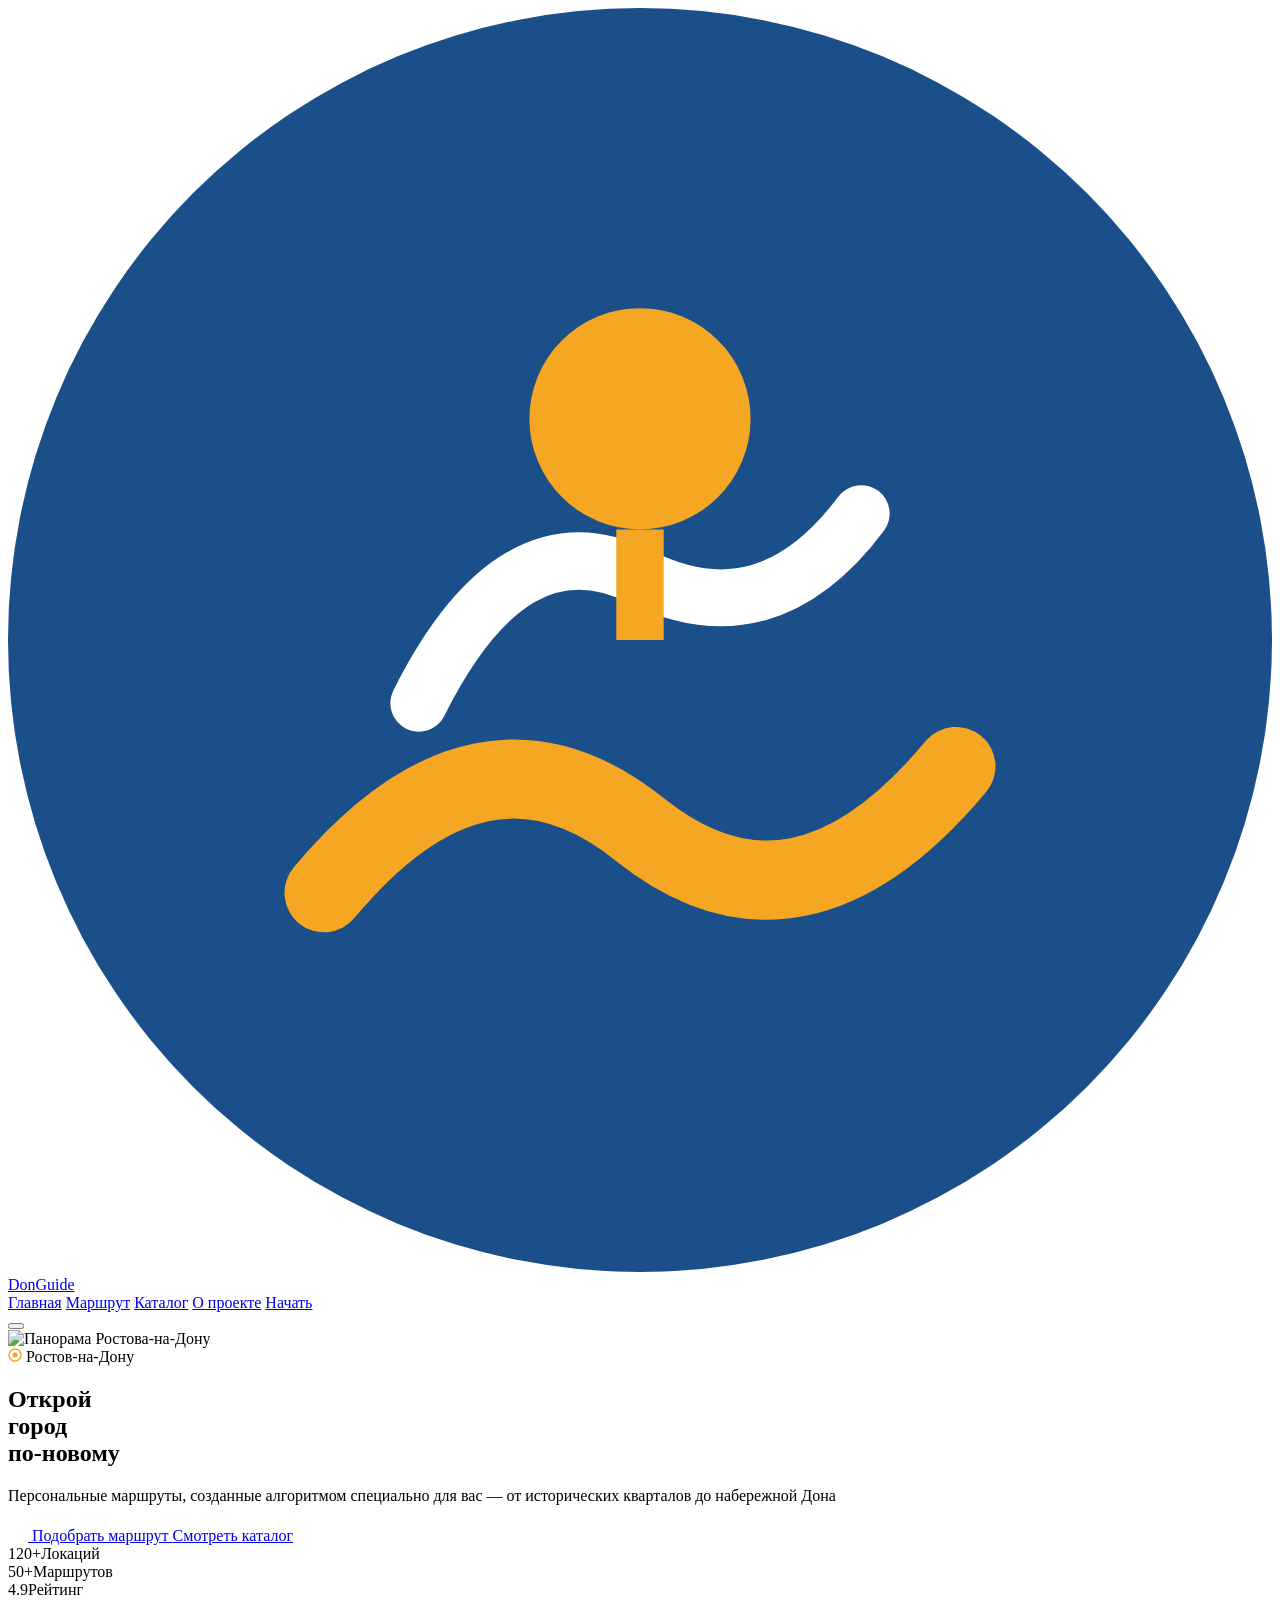
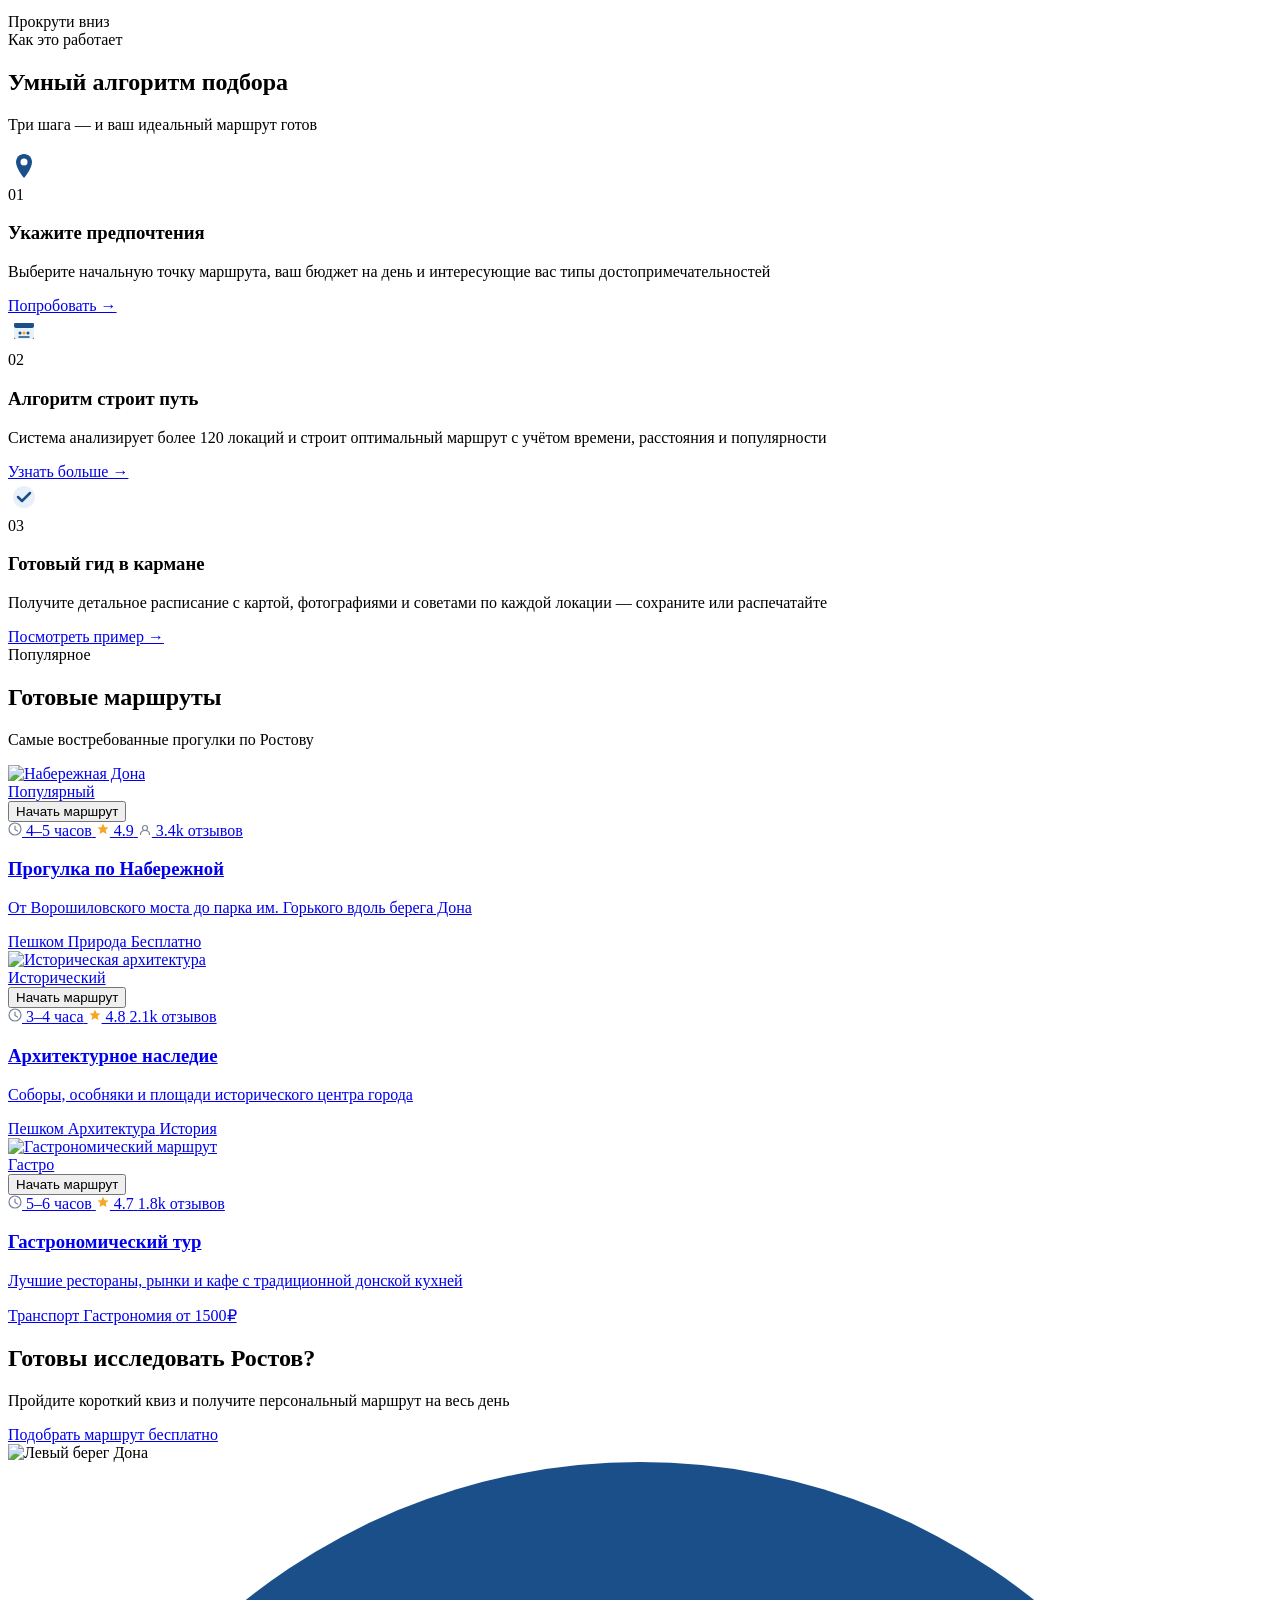
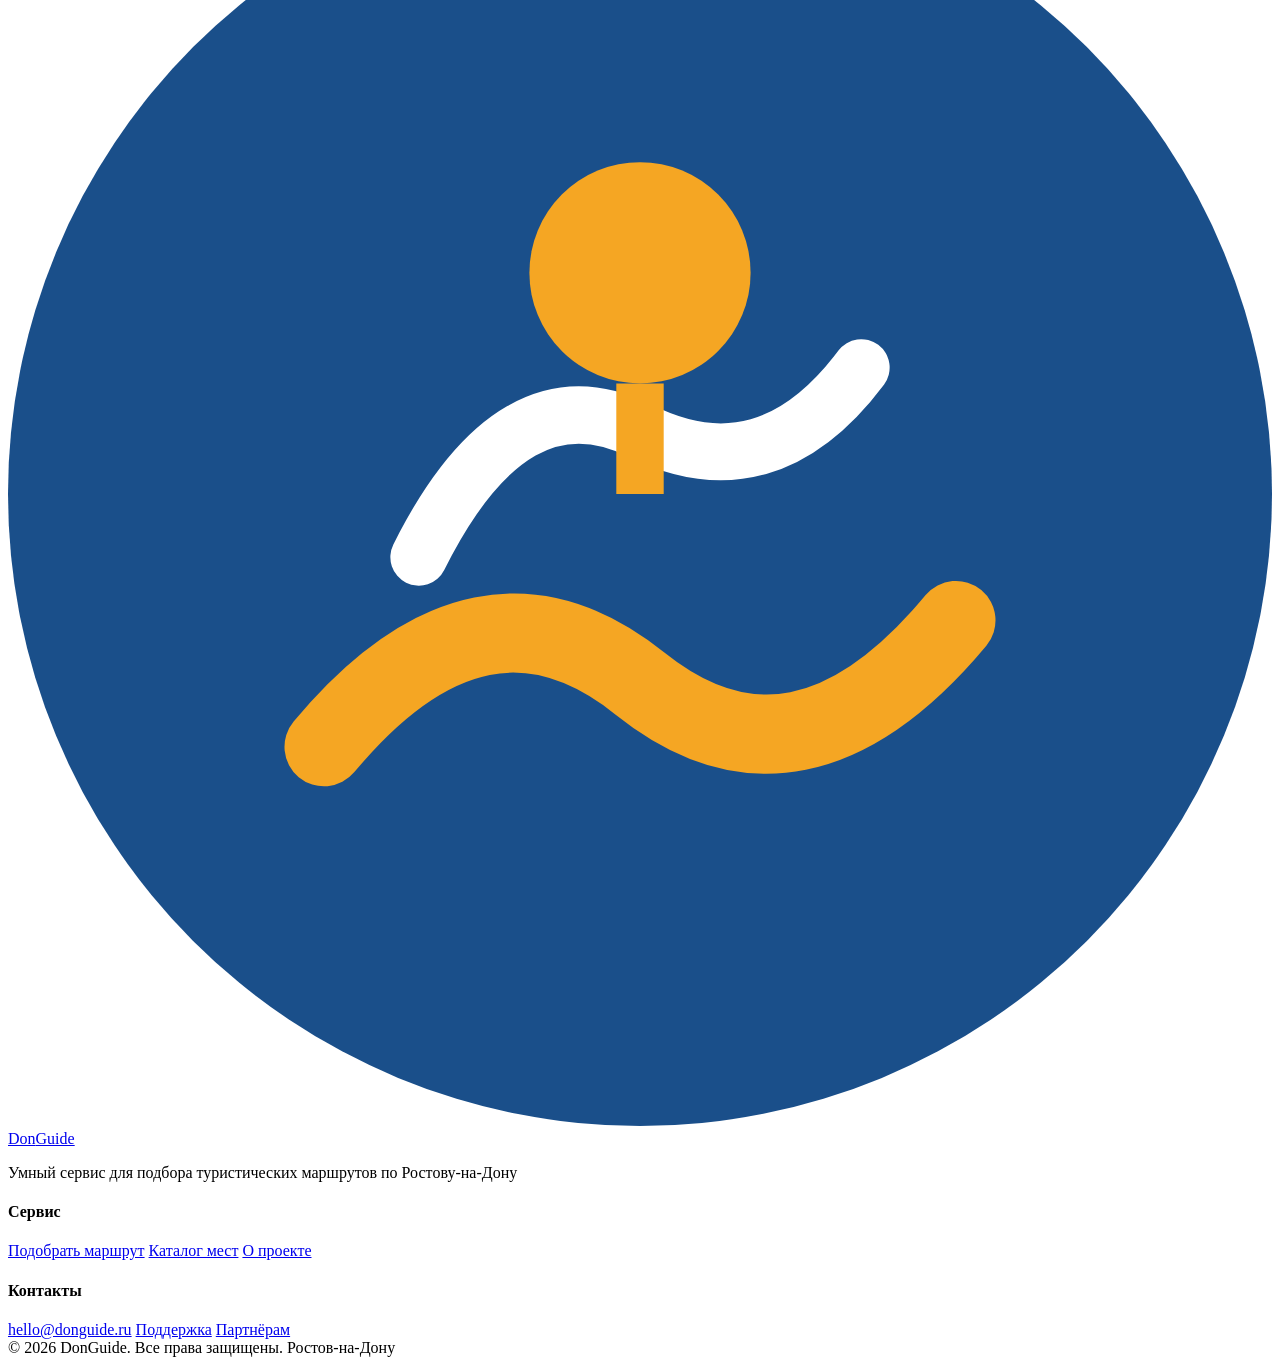
==== index.html @ dc06209a "структура: создание основных файлов проекта и настройка навигации" ====
<!DOCTYPE html>
<html lang="ru">
<head>
  <meta charset="UTF-8" />
  <meta name="viewport" content="width=device-width, initial-scale=1.0" />
  <title>DonGuide — Маршруты по Ростову-на-Дону</title>
  <link rel="preconnect" href="https://fonts.googleapis.com" />
  <link rel="preconnect" href="https://fonts.gstatic.com" crossorigin />
  <link href="https://fonts.googleapis.com/css2?family=Montserrat:wght@400;500;600;700;800&family=PT+Serif:ital,wght@0,400;0,700;1,400&display=swap" rel="stylesheet" />
  <link rel="stylesheet" href="main.css" />
</head>
<body>

  <header class="header" id="header">
    <div class="container">
      <div class="header__inner">
        <a href="index.html" class="logo">
          <svg class="logo__icon" viewBox="0 0 40 40" fill="none" xmlns="http://www.w3.org/2000/svg"><circle cx="20" cy="20" r="20" fill="#1a4f8a"/><path d="M10 28 Q15 22 20 26 Q25 30 30 24" stroke="#f5a623" stroke-width="2.5" fill="none" stroke-linecap="round"/><path d="M13 22 Q16 16 20 18 Q24 20 27 16" stroke="white" stroke-width="1.8" fill="none" stroke-linecap="round"/><circle cx="20" cy="13" r="3.5" fill="#f5a623"/><path d="M20 16.5 L20 20" stroke="#f5a623" stroke-width="1.5"/></svg>
          <span class="logo__text">Don<span class="logo__accent">Guide</span></span>
        </a>
        <nav class="nav" id="nav">
          <a href="index.html" class="nav__link nav__link--active">Главная</a>
          <a href="quiz.html" class="nav__link">Маршрут</a>
          <a href="catalog.html" class="nav__link">Каталог</a>
          <a href="about.html" class="nav__link">О проекте</a>
          <a href="quiz.html" class="btn btn--amber btn--sm">Начать</a>
        </nav>
        <button class="hamburger" id="hamburger" onclick="toggleMenu()" aria-label="Меню">
          <span></span><span></span><span></span>
        </button>
      </div>
    </div>
  </header>

  <main id="page-home">

<!-- Hero -->
    <section class="hero">
      <div class="hero__bg">
        <img src="https://images.unsplash.com/photo-1659441629547-7c7c3a440a48?w=1920&q=85" alt="Панорама Ростова-на-Дону" loading="eager" />
        <div class="hero__overlay"></div>
      </div>
      <div class="container hero__container">
        <div class="hero__content">
          <div class="hero__badge">
            <svg width="14" height="14" viewBox="0 0 14 14" fill="none"><circle cx="7" cy="7" r="6" stroke="#f5a623" stroke-width="1.5"/><circle cx="7" cy="7" r="2.5" fill="#f5a623"/></svg>
            Ростов-на-Дону
          </div>
          <h1 class="hero__title">Открой<br/><span class="hero__title-accent">город</span><br/>по-новому</h1>
          <p class="hero__subtitle">Персональные маршруты, созданные алгоритмом специально для вас — от исторических кварталов до набережной Дона</p>
          <div class="hero__actions">
            <a class="btn btn--amber btn--lg" href="quiz.html">
              <svg width="20" height="20" viewBox="0 0 20 20" fill="none"><path d="M10 2L12.39 7.26L18 8.27L14 12.14L14.76 18L10 15.27L5.24 18L6 12.14L2 8.27L7.61 7.26L10 2Z" fill="white"/></svg>
              Подобрать маршрут
            </a>
            <a class="btn btn--outline-white btn--lg" href="catalog.html">
              Смотреть каталог
            </a>
          </div>
          <div class="hero__stats">
            <div class="hero__stat"><span class="hero__stat-num">120+</span><span class="hero__stat-label">Локаций</span></div>
            <div class="hero__stat-divider"></div>
            <div class="hero__stat"><span class="hero__stat-num">50+</span><span class="hero__stat-label">Маршрутов</span></div>
            <div class="hero__stat-divider"></div>
            <div class="hero__stat"><span class="hero__stat-num">4.9</span><span class="hero__stat-label">Рейтинг</span></div>
          </div>
        </div>
        <div class="hero__scroll-hint">
          <span>Прокрути вниз</span>
          <svg width="20" height="28" viewBox="0 0 20 28" fill="none"><rect x="1" y="1" width="18" height="26" rx="9" stroke="rgba(255,255,255,0.6)" stroke-width="1.5"/><circle cx="10" cy="8" r="2.5" fill="rgba(255,255,255,0.7)" class="scroll-dot"/></svg>
        </div>
      </div>
    </section>

    <!-- Features -->
    <section class="features section">
      <div class="container">
        <div class="section-header">
          <div class="section-tag">Как это работает</div>
          <h2 class="section-title">Умный алгоритм подбора</h2>
          <p class="section-subtitle">Три шага — и ваш идеальный маршрут готов</p>
        </div>
        <div class="features__grid">
          <div class="feature-card feature-card--1">
            <div class="feature-card__icon">
              <svg width="32" height="32" viewBox="0 0 32 32" fill="none"><path d="M16 4C11.582 4 8 7.582 8 12C8 18.5 16 28 16 28C16 28 24 18.5 24 12C24 7.582 20.418 4 16 4Z" fill="#1a4f8a"/><circle cx="16" cy="12" r="3.5" fill="white"/></svg>
            </div>
            <div class="feature-card__num">01</div>
            <h3 class="feature-card__title">Укажите предпочтения</h3>
            <p class="feature-card__text">Выберите начальную точку маршрута, ваш бюджет на день и интересующие вас типы достопримечательностей</p>
            <a class="feature-card__link" href="quiz.html">Попробовать →</a>
          </div>
          <div class="feature-card feature-card--2">
            <div class="feature-card__icon">
              <svg width="32" height="32" viewBox="0 0 32 32" fill="none"><path d="M6 8H26V24H6V8Z" rx="2" fill="#1a4f8a"/><path d="M6 8H26V24H6V8Z" stroke="#1a4f8a" stroke-width="0" rx="2"/><rect x="6" y="8" width="20" height="16" rx="2" fill="#e8f0fa"/><rect x="6" y="8" width="20" height="5" rx="2" fill="#1a4f8a"/><circle cx="12" cy="18" r="1.5" fill="#1a4f8a"/><circle cx="16" cy="18" r="1.5" fill="#f5a623"/><circle cx="20" cy="18" r="1.5" fill="#1a4f8a"/><path d="M11 22H21" stroke="#1a4f8a" stroke-width="1.5" stroke-linecap="round"/></svg>
            </div>
            <div class="feature-card__num">02</div>
            <h3 class="feature-card__title">Алгоритм строит путь</h3>
            <p class="feature-card__text">Система анализирует более 120 локаций и строит оптимальный маршрут с учётом времени, расстояния и популярности</p>
            <a class="feature-card__link" href="quiz.html">Узнать больше →</a>
          </div>
          <div class="feature-card feature-card--3">
            <div class="feature-card__icon">
              <svg width="32" height="32" viewBox="0 0 32 32" fill="none"><circle cx="16" cy="16" r="11" fill="#e8f0fa"/><path d="M10 16L14 20L22 12" stroke="#1a4f8a" stroke-width="2.5" stroke-linecap="round" stroke-linejoin="round"/></svg>
            </div>
            <div class="feature-card__num">03</div>
            <h3 class="feature-card__title">Готовый гид в кармане</h3>
            <p class="feature-card__text">Получите детальное расписание с картой, фотографиями и советами по каждой локации — сохраните или распечатайте</p>
            <a class="feature-card__link" href="route.html">Посмотреть пример →</a>
          </div>
        </div>
      </div>
    </section>

    <!-- Popular Routes -->
    <section class="popular section section--gray">
      <div class="container">
        <div class="section-header">
          <div class="section-tag">Популярное</div>
          <h2 class="section-title">Готовые маршруты</h2>
          <p class="section-subtitle">Самые востребованные прогулки по Ростову</p>
        </div>
        <div class="routes-grid">
          <a class="route-card" href="route.html">
            <div class="route-card__img">
              <img src="https://images.unsplash.com/photo-1764726197462-60f0b2cbd95c?w=600&q=80" alt="Набережная Дона" loading="lazy"/>
              <div class="route-card__badge">Популярный</div>
              <div class="route-card__overlay">
                <button class="route-card__start">Начать маршрут</button>
              </div>
            </div>
            <div class="route-card__body">
              <div class="route-card__meta">
                <span><svg width="14" height="14" viewBox="0 0 14 14" fill="none"><circle cx="7" cy="7" r="6" stroke="#7a8499" stroke-width="1.2"/><path d="M7 4V7.5L9.5 9" stroke="#7a8499" stroke-width="1.2" stroke-linecap="round"/></svg> 4–5 часов</span>
                <span><svg width="14" height="14" viewBox="0 0 14 14" fill="none"><path d="M7 1.5L8.55 5.2L12.5 5.6L9.6 8.1L10.5 12L7 9.9L3.5 12L4.4 8.1L1.5 5.6L5.45 5.2L7 1.5Z" fill="#f5a623"/></svg> 4.9</span>
                <span>
                  <svg width="14" height="14" viewBox="0 0 14 14" fill="none"><circle cx="7" cy="6" r="2.5" stroke="#7a8499" stroke-width="1.2"/><path d="M2.5 12.5C2.5 10 4.5 8.5 7 8.5C9.5 8.5 11.5 10 11.5 12.5" stroke="#7a8499" stroke-width="1.2" stroke-linecap="round"/></svg>
                  3.4k отзывов
                </span>
              </div>
              <h3 class="route-card__title">Прогулка по Набережной</h3>
              <p class="route-card__desc">От Ворошиловского моста до парка им. Горького вдоль берега Дона</p>
              <div class="route-card__tags">
                <span class="tag">Пешком</span>
                <span class="tag">Природа</span>
                <span class="tag">Бесплатно</span>
              </div>
            </div>
          </a>
          <a class="route-card" href="route.html">
            <div class="route-card__img">
              <img src="https://images.unsplash.com/photo-1565161934554-44ab1400ac6e?w=600&q=80" alt="Историческая архитектура" loading="lazy"/>
              <div class="route-card__badge route-card__badge--blue">Исторический</div>
              <div class="route-card__overlay">
                <button class="route-card__start">Начать маршрут</button>
              </div>
            </div>
            <div class="route-card__body">
              <div class="route-card__meta">
                <span><svg width="14" height="14" viewBox="0 0 14 14" fill="none"><circle cx="7" cy="7" r="6" stroke="#7a8499" stroke-width="1.2"/><path d="M7 4V7.5L9.5 9" stroke="#7a8499" stroke-width="1.2" stroke-linecap="round"/></svg> 3–4 часа</span>
                <span><svg width="14" height="14" viewBox="0 0 14 14" fill="none"><path d="M7 1.5L8.55 5.2L12.5 5.6L9.6 8.1L10.5 12L7 9.9L3.5 12L4.4 8.1L1.5 5.6L5.45 5.2L7 1.5Z" fill="#f5a623"/></svg> 4.8</span>
                <span>2.1k отзывов</span>
              </div>
              <h3 class="route-card__title">Архитектурное наследие</h3>
              <p class="route-card__desc">Соборы, особняки и площади исторического центра города</p>
              <div class="route-card__tags">
                <span class="tag">Пешком</span>
                <span class="tag">Архитектура</span>
                <span class="tag">История</span>
              </div>
            </div>
          </a>
          <a class="route-card" href="route.html">
            <div class="route-card__img">
              <img src="https://images.unsplash.com/photo-1677523875460-7be7f031a302?w=600&q=80" alt="Гастрономический маршрут" loading="lazy"/>
              <div class="route-card__badge route-card__badge--amber">Гастро</div>
              <div class="route-card__overlay">
                <button class="route-card__start">Начать маршрут</button>
              </div>
            </div>
            <div class="route-card__body">
              <div class="route-card__meta">
                <span><svg width="14" height="14" viewBox="0 0 14 14" fill="none"><circle cx="7" cy="7" r="6" stroke="#7a8499" stroke-width="1.2"/><path d="M7 4V7.5L9.5 9" stroke="#7a8499" stroke-width="1.2" stroke-linecap="round"/></svg> 5–6 часов</span>
                <span><svg width="14" height="14" viewBox="0 0 14 14" fill="none"><path d="M7 1.5L8.55 5.2L12.5 5.6L9.6 8.1L10.5 12L7 9.9L3.5 12L4.4 8.1L1.5 5.6L5.45 5.2L7 1.5Z" fill="#f5a623"/></svg> 4.7</span>
                <span>1.8k отзывов</span>
              </div>
              <h3 class="route-card__title">Гастрономический тур</h3>
              <p class="route-card__desc">Лучшие рестораны, рынки и кафе с традиционной донской кухней</p>
              <div class="route-card__tags">
                <span class="tag">Транспорт</span>
                <span class="tag">Гастрономия</span>
                <span class="tag">от 1500₽</span>
              </div>
            </div>
          </a>
        </div>
      </div>
    </section>

    <!-- CTA Banner -->
    <section class="cta-banner section">
      <div class="container">
        <div class="cta-banner__inner">
          <div class="cta-banner__content">
            <h2 class="cta-banner__title">Готовы исследовать Ростов?</h2>
            <p class="cta-banner__text">Пройдите короткий квиз и получите персональный маршрут на весь день</p>
            <a class="btn btn--amber btn--lg" href="quiz.html">Подобрать маршрут бесплатно</a>
          </div>
          <div class="cta-banner__img">
            <img src="https://images.unsplash.com/photo-1768917269363-de1b3d12db70?w=600&q=80" alt="Левый берег Дона" />
          </div>
        </div>
      </div>
    </section>


  <footer class="footer">
    <div class="container">
      <div class="footer__inner">
        <div class="footer__brand">
          <a href="index.html" class="logo">
            <svg class="logo__icon" viewBox="0 0 40 40" fill="none" xmlns="http://www.w3.org/2000/svg"><circle cx="20" cy="20" r="20" fill="#1a4f8a"/><path d="M10 28 Q15 22 20 26 Q25 30 30 24" stroke="#f5a623" stroke-width="2.5" fill="none" stroke-linecap="round"/><path d="M13 22 Q16 16 20 18 Q24 20 27 16" stroke="white" stroke-width="1.8" fill="none" stroke-linecap="round"/><circle cx="20" cy="13" r="3.5" fill="#f5a623"/><path d="M20 16.5 L20 20" stroke="#f5a623" stroke-width="1.5"/></svg>
            <span class="logo__text">Don<span class="logo__accent">Guide</span></span>
          </a>
          <p class="footer__desc">Умный сервис для подбора туристических маршрутов по Ростову-на-Дону</p>
        </div>
        <div class="footer__nav">
          <div class="footer__nav-col">
            <h4>Сервис</h4>
            <a href="quiz.html">Подобрать маршрут</a>
            <a href="catalog.html">Каталог мест</a>
            <a href="about.html">О проекте</a>
          </div>
          <div class="footer__nav-col">
            <h4>Контакты</h4>
            <a href="mailto:hello@donguide.ru">hello@donguide.ru</a>
            <a href="#">Поддержка</a>
            <a href="#">Партнёрам</a>
          </div>
        </div>
      </div>
      <div class="footer__bottom">
        <span>© 2026 DonGuide. Все права защищены.</span>
        <span>Ростов-на-Дону</span>
      </div>
    </div>
  </footer>
  </main>

  <script src="main.js"></script>
  <script>
  document.addEventListener('DOMContentLoaded', () => {
    initScrollReveal();
    initParallax();
    const heroContent = document.querySelector('.hero__content');
    if (heroContent) {
      heroContent.style.opacity = '0';
      heroContent.style.transform = 'translateY(30px)';
      setTimeout(() => {
        heroContent.style.transition = 'opacity .7s ease, transform .7s ease';
        heroContent.style.opacity = '1';
        heroContent.style.transform = 'translateY(0)';
      }, 200);
    }
  });
  </script>
</body>
</html>
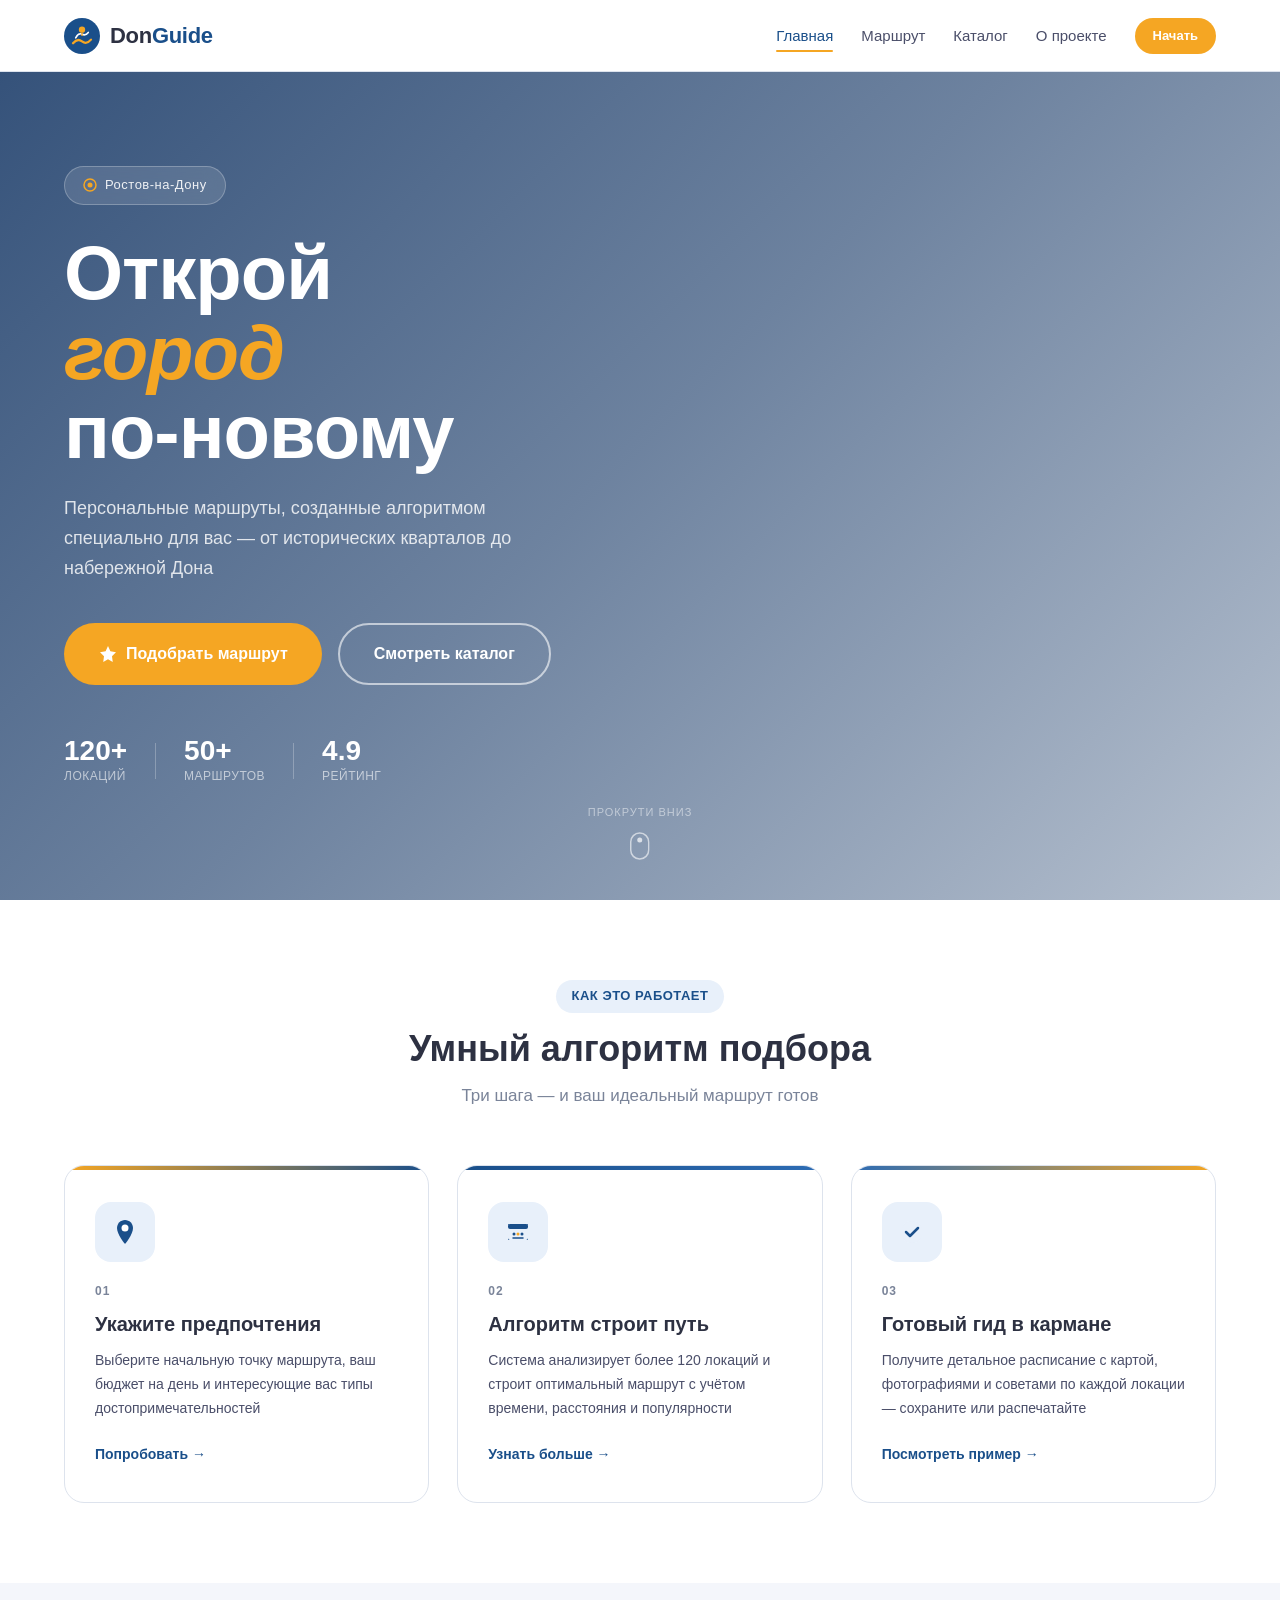
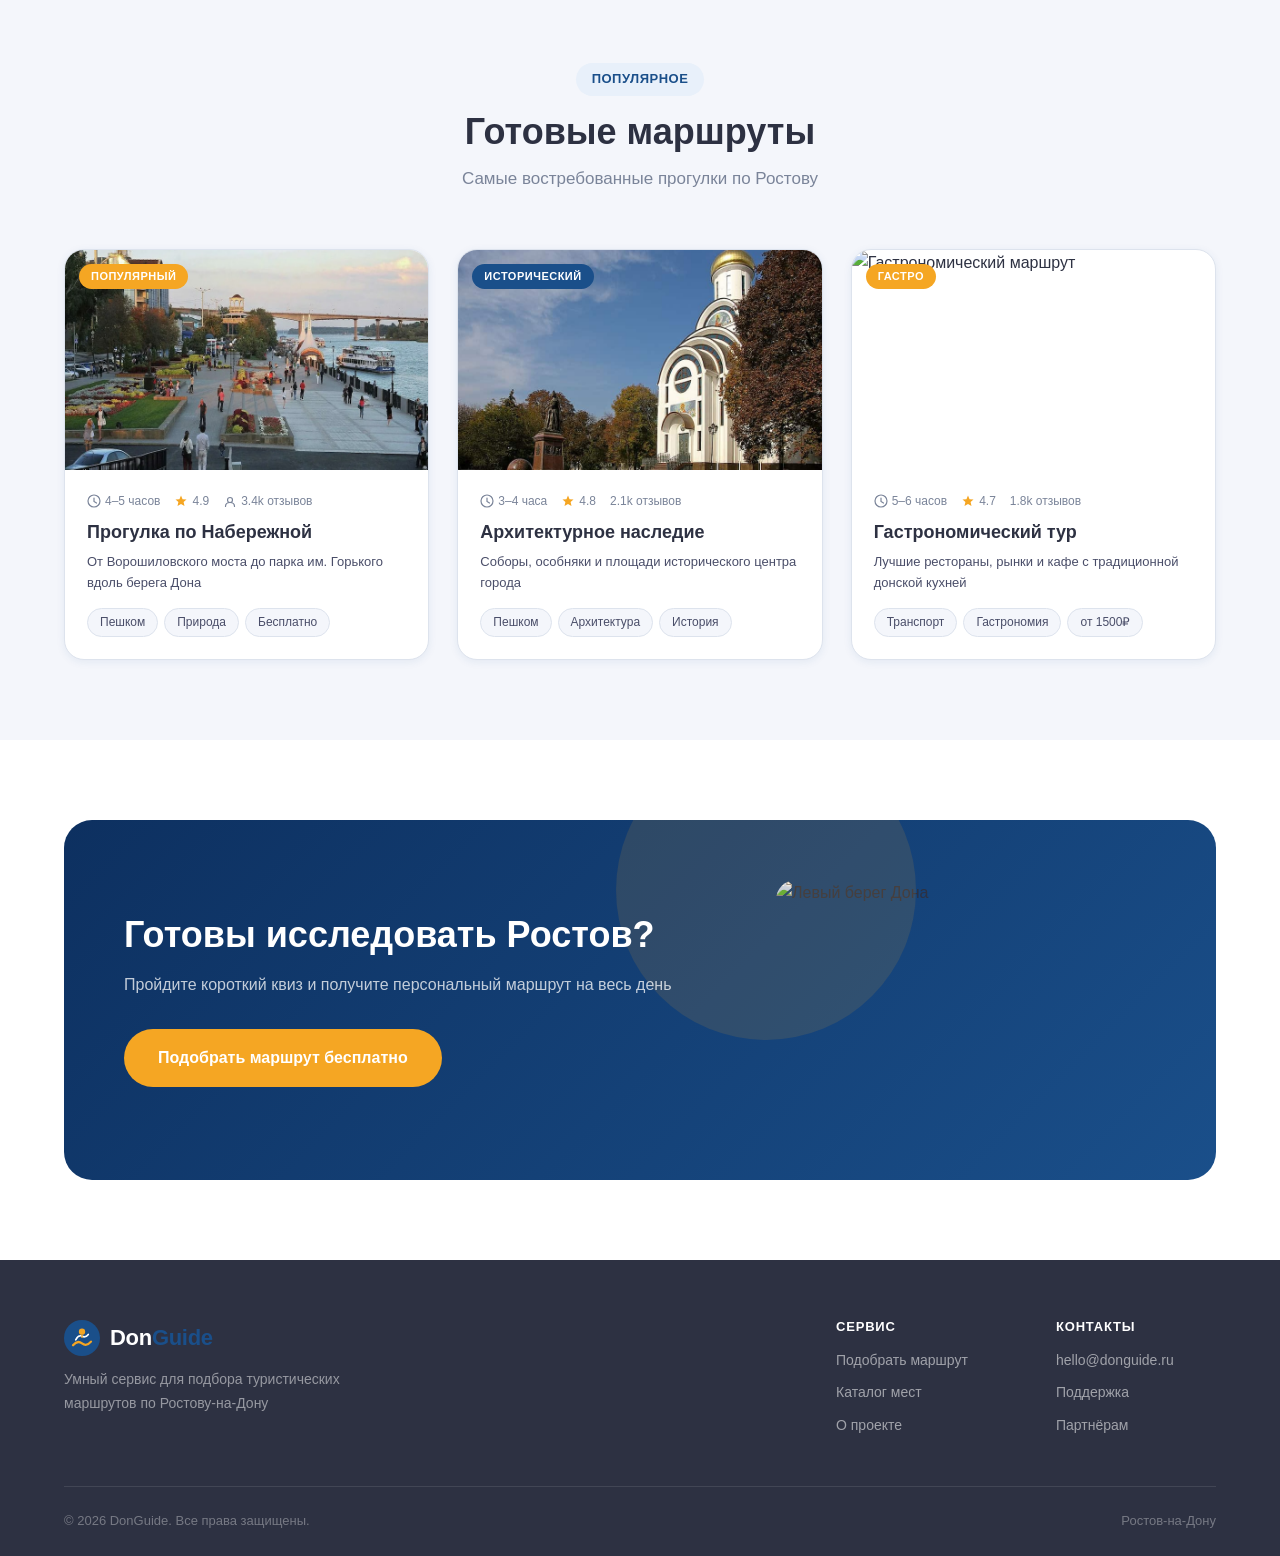
==== commit e49c052a: "изменена логика построения маршрутов, добавлена карта яндекса" ====
--- a/index.html
+++ b/index.html
@@ -34,7 +34,6 @@
 
   <main id="page-home">
 
-<!-- Hero -->
     <section class="hero">
       <div class="hero__bg">
         <img src="https://images.unsplash.com/photo-1659441629547-7c7c3a440a48?w=1920&q=85" alt="Панорама Ростова-на-Дону" loading="eager" />
@@ -72,7 +71,6 @@
       </div>
     </section>
 
-    <!-- Features -->
     <section class="features section">
       <div class="container">
         <div class="section-header">
@@ -112,7 +110,6 @@
       </div>
     </section>
 
-    <!-- Popular Routes -->
     <section class="popular section section--gray">
       <div class="container">
         <div class="section-header">
@@ -123,7 +120,7 @@
         <div class="routes-grid">
           <a class="route-card" href="route.html">
             <div class="route-card__img">
-              <img src="https://images.unsplash.com/photo-1764726197462-60f0b2cbd95c?w=600&q=80" alt="Набережная Дона" loading="lazy"/>
+              <img src="img/naberezshnaya.jpg" alt="Набережная Дона" loading="lazy"/>
               <div class="route-card__badge">Популярный</div>
               <div class="route-card__overlay">
                 <button class="route-card__start">Начать маршрут</button>
@@ -149,7 +146,7 @@
           </a>
           <a class="route-card" href="route.html">
             <div class="route-card__img">
-              <img src="https://images.unsplash.com/photo-1565161934554-44ab1400ac6e?w=600&q=80" alt="Историческая архитектура" loading="lazy"/>
+              <img src="img/pokrov.jpg" alt="Историческая архитектура" loading="lazy"/>
               <div class="route-card__badge route-card__badge--blue">Исторический</div>
               <div class="route-card__overlay">
                 <button class="route-card__start">Начать маршрут</button>
@@ -197,7 +194,6 @@
       </div>
     </section>
 
-    <!-- CTA Banner -->
     <section class="cta-banner section">
       <div class="container">
         <div class="cta-banner__inner">
@@ -213,6 +209,7 @@
       </div>
     </section>
 
+  </main>
 
   <footer class="footer">
     <div class="container">
@@ -245,7 +242,6 @@
       </div>
     </div>
   </footer>
-  </main>
 
   <script src="main.js"></script>
   <script>
--- a/main.css
+++ b/main.css
@@ -0,0 +1,1744 @@
+/* полностью рабочий .css v2*/
+/* переменные ДЛЯ БЫСТРОГО ОБРАЩЕНИЯ*/
+:root {
+  --blue:         #1a4f8a;
+  --blue-dark:    #0d3060;
+  --blue-light:   #2d6cb4;
+  --blue-xlight:  #e8f0fa;
+  --amber:        #f5a623;
+  --amber-dark:   #e09215;
+  --amber-light:  #fff7e6;
+  --white:        #ffffff;
+  --anthracite:   #2d3142;
+  --anthracite-2: #4a4e69;
+  --gray:         #f4f6fb;
+  --gray-2:       #e8edf5;
+  --gray-border:  #dde3ed;
+  --gray-text:    #7a8499;
+  --green:        #2e7d32;
+  --green-light:  #e8f5e9;
+  --red:          #c62828;
+  --red-light:    #ffebee;
+  --purple:       #6a1b9a;
+  --purple-light: #f3e5f5;
+  --shadow-sm:    0 2px 8px rgba(26,79,138,.08);
+  --shadow-md:    0 4px 20px rgba(26,79,138,.12);
+  --shadow-lg:    0 8px 40px rgba(26,79,138,.18);
+  --radius-sm:    8px;
+  --radius-md:    12px;
+  --radius-lg:    20px;
+  --radius-xl:    28px;
+  --transition:   0.25s ease;
+  --header-h:     72px;
+}
+*, *::before, *::after {
+  box-sizing: border-box;
+  margin: 0;
+  padding: 0;
+}
+
+html {
+  scroll-behavior: smooth;
+}
+
+body {
+  font-family: 'Montserrat', -apple-system, BlinkMacSystemFont, 'Segoe UI', sans-serif;
+  color: var(--anthracite);
+  background: var(--white);
+  line-height: 1.6;
+  overflow-x: hidden;
+  -webkit-font-smoothing: antialiased;
+}
+
+img { display: block; max-width: 100%; height: auto; }
+button { cursor: pointer; border: none; background: none; font-family: inherit; }
+input, select { font-family: inherit; }
+a { text-decoration: none; color: inherit; }
+ul { list-style: none; }
+
+/* Контейнер */
+.container {
+  width: 100%;
+  max-width: 1200px;
+  margin: 0 auto;
+  padding: 0 24px;
+}
+
+/* Секции*/
+.section { padding: 80px 0; }
+.section--gray { background: var(--gray); }
+
+.section-header {
+  text-align: center;
+  margin-bottom: 56px;
+}
+
+.section-tag {
+  display: inline-block;
+  background: var(--blue-xlight);
+  color: var(--blue);
+  padding: 6px 16px;
+  border-radius: 30px;
+  font-size: 13px;
+  font-weight: 600;
+  letter-spacing: .5px;
+  margin-bottom: 14px;
+  text-transform: uppercase;
+}
+
+.section-title {
+  font-size: clamp(26px, 3vw, 36px);
+  font-weight: 800;
+  color: var(--anthracite);
+  margin-bottom: 12px;
+  line-height: 1.2;
+}
+
+.section-subtitle {
+  color: var(--gray-text);
+  font-size: 17px;
+  max-width: 520px;
+  margin: 0 auto;
+}
+
+/* КНОПКИ */
+.btn {
+  display: inline-flex;
+  align-items: center;
+  gap: 8px;
+  border-radius: 50px;
+  font-weight: 600;
+  transition: var(--transition);
+  white-space: nowrap;
+  font-family: inherit;
+  cursor: pointer;
+}
+
+.btn--sm { padding: 8px 18px; font-size: 13px; }
+.btn--md { padding: 12px 24px; font-size: 15px; }
+.btn--lg { padding: 16px 34px; font-size: 16px; }
+
+.btn--amber {
+  background: var(--amber);
+  color: var(--white);
+}
+.btn--amber:hover {
+  background: var(--amber-dark);
+  transform: translateY(-2px);
+  box-shadow: 0 6px 20px rgba(245,166,35,.4);
+}
+
+.btn--blue {
+  background: var(--blue);
+  color: var(--white);
+}
+.btn--blue:hover {
+  background: var(--blue-dark);
+  transform: translateY(-1px);
+  box-shadow: var(--shadow-md);
+}
+
+.btn--outline {
+  background: transparent;
+  color: var(--blue);
+  border: 2px solid var(--blue);
+}
+.btn--outline:hover {
+  background: var(--blue-xlight);
+  transform: translateY(-1px);
+}
+
+.btn--outline-white {
+  background: transparent;
+  color: var(--white);
+  border: 2px solid rgba(255,255,255,.6);
+}
+.btn--outline-white:hover {
+  background: rgba(255,255,255,.15);
+  border-color: var(--white);
+}
+
+.tag {
+  display: inline-block;
+  background: var(--gray);
+  color: var(--anthracite-2);
+  padding: 4px 12px;
+  border-radius: 20px;
+  font-size: 12px;
+  font-weight: 500;
+  border: 1px solid var(--gray-border);
+}
+
+/* ШАПКА */
+.header {
+  position: fixed;
+  top: 0; left: 0; right: 0;
+  height: var(--header-h);
+  background: var(--white);
+  border-bottom: 1px solid var(--gray-border);
+  z-index: 1000;
+  transition: box-shadow var(--transition);
+}
+.header.scrolled { box-shadow: var(--shadow-md); }
+
+.header__inner {
+  height: var(--header-h);
+  display: flex;
+  align-items: center;
+  gap: 32px;
+}
+
+.logo {
+  display: flex;
+  align-items: center;
+  gap: 10px;
+  flex-shrink: 0;
+}
+.logo__icon { width: 36px; height: 36px; }
+.logo__text {
+  font-size: 22px;
+  font-weight: 800;
+  color: var(--anthracite);
+  letter-spacing: -.3px;
+}
+.logo__accent { color: var(--blue); }
+
+.nav {
+  display: flex;
+  align-items: center;
+  gap: 28px;
+  margin-left: auto;
+}
+.nav__link {
+  font-size: 15px;
+  font-weight: 500;
+  color: var(--anthracite-2);
+  transition: color var(--transition);
+  position: relative;
+}
+.nav__link::after {
+  content: '';
+  position: absolute;
+  bottom: -4px; left: 0; right: 0;
+  height: 2px;
+  background: var(--amber);
+  transform: scaleX(0);
+  transition: transform var(--transition);
+  border-radius: 2px;
+}
+.nav__link:hover { color: var(--blue); }
+.nav__link:hover::after { transform: scaleX(1); }
+.nav__link--active { color: var(--blue); }
+.nav__link--active::after { transform: scaleX(1); }
+
+/* меню бургер! */
+.hamburger {
+  display: none;
+  flex-direction: column;
+  gap: 5px;
+  margin-left: auto;
+  padding: 6px;
+}
+.hamburger span {
+  display: block;
+  width: 24px; height: 2.5px;
+  background: var(--anthracite);
+  border-radius: 2px;
+  transition: var(--transition);
+}
+.hamburger.open span:nth-child(1) { transform: rotate(45deg) translate(5px, 5px); }
+.hamburger.open span:nth-child(2) { opacity: 0; transform: scaleX(0); }
+.hamburger.open span:nth-child(3) { transform: rotate(-45deg) translate(5px, -5px); }
+
+/* ГЛАВНЫЙ ЭКРАН */
+.hero {
+  position: relative;
+  min-height: 100vh;
+  display: flex;
+  align-items: center;
+  padding-top: var(--header-h);
+  overflow: hidden;
+}
+.hero__bg {
+  position: absolute;
+  inset: 0;
+}
+.hero__bg img {
+  width: 100%; height: 100%;
+  object-fit: cover;
+  object-position: center;
+}
+.hero__overlay {
+  position: absolute;
+  inset: 0;
+  background: linear-gradient(
+    135deg,
+    rgba(13,48,96,.85) 0%,
+    rgba(13,48,96,.6) 50%,
+    rgba(13,48,96,.3) 100%
+  );
+}
+.hero__container {
+  position: relative;
+  z-index: 1;
+  padding-top: 60px;
+  padding-bottom: 80px;
+  min-height: calc(100vh - var(--header-h));
+  display: flex;
+  align-items: center;
+}
+.hero__content {
+  max-width: 620px;
+}
+.hero__badge {
+  display: inline-flex;
+  align-items: center;
+  gap: 8px;
+  background: rgba(255,255,255,.12);
+  backdrop-filter: blur(10px);
+  border: 1px solid rgba(255,255,255,.25);
+  color: rgba(255,255,255,.9);
+  padding: 8px 18px;
+  border-radius: 30px;
+  font-size: 13px;
+  font-weight: 500;
+  letter-spacing: .5px;
+  margin-bottom: 28px;
+}
+.hero__title {
+  font-size: clamp(42px, 6vw, 76px);
+  font-weight: 800;
+  color: var(--white);
+  line-height: 1.05;
+  margin-bottom: 22px;
+  letter-spacing: -1px;
+}
+.hero__title-accent {
+  color: var(--amber);
+  font-style: italic;
+}
+.hero__subtitle {
+  font-size: 18px;
+  color: rgba(255,255,255,.82);
+  max-width: 500px;
+  margin-bottom: 40px;
+  line-height: 1.65;
+}
+.hero__actions {
+  display: flex;
+  gap: 16px;
+  flex-wrap: wrap;
+  margin-bottom: 52px;
+}
+.hero__stats {
+  display: flex;
+  align-items: center;
+}
+.hero__stat {
+  display: flex;
+  flex-direction: column;
+  gap: 2px;
+  padding: 0 28px;
+}
+.hero__stat:first-child { padding-left: 0; }
+.hero__stat-num {
+  font-size: 28px;
+  font-weight: 800;
+  color: var(--white);
+  line-height: 1;
+}
+.hero__stat-label {
+  font-size: 12px;
+  color: rgba(255,255,255,.6);
+  font-weight: 500;
+  text-transform: uppercase;
+  letter-spacing: .5px;
+}
+.hero__stat-divider {
+  width: 1px;
+  height: 36px;
+  background: rgba(255,255,255,.25);
+}
+.hero__scroll-hint {
+  position: absolute;
+  bottom: 40px; left: 50%;
+  transform: translateX(-50%);
+  display: flex;
+  flex-direction: column;
+  align-items: center;
+  gap: 10px;
+  color: rgba(255,255,255,.5);
+  font-size: 11px;
+  letter-spacing: 1px;
+  text-transform: uppercase;
+}
+.scroll-dot { animation: scrollBounce 1.8s ease-in-out infinite; }
+@keyframes scrollBounce {
+  0%, 100% { transform: translateY(0); opacity: .8; }
+  50%       { transform: translateY(8px); opacity: .4; }
+}
+
+/* КАК ЭТО РАБОТАЕТ */
+.features__grid {
+  display: grid;
+  grid-template-columns: repeat(3, 1fr);
+  gap: 28px;
+}
+.feature-card {
+  background: var(--white);
+  border: 1px solid var(--gray-border);
+  border-radius: var(--radius-lg);
+  padding: 36px 30px;
+  position: relative;
+  overflow: hidden;
+  transition: transform var(--transition), box-shadow var(--transition);
+  cursor: default;
+}
+.feature-card:hover {
+  transform: translateY(-6px);
+  box-shadow: var(--shadow-lg);
+}
+.feature-card::before {
+  content: '';
+  position: absolute;
+  top: 0; left: 0; right: 0;
+  height: 4px;
+}
+.feature-card--1::before { background: linear-gradient(90deg, var(--amber), var(--blue)); }
+.feature-card--2::before { background: linear-gradient(90deg, var(--blue), var(--blue-light)); }
+.feature-card--3::before { background: linear-gradient(90deg, var(--blue-light), var(--amber)); }
+
+.feature-card__icon {
+  width: 60px; height: 60px;
+  background: var(--blue-xlight);
+  border-radius: 16px;
+  display: flex;
+  align-items: center;
+  justify-content: center;
+  margin-bottom: 20px;
+}
+.feature-card__num {
+  font-size: 12px;
+  font-weight: 700;
+  color: var(--gray-text);
+  letter-spacing: 1px;
+  text-transform: uppercase;
+  margin-bottom: 10px;
+}
+.feature-card__title {
+  font-size: 20px;
+  font-weight: 700;
+  color: var(--anthracite);
+  margin-bottom: 12px;
+  line-height: 1.3;
+}
+.feature-card__text {
+  font-size: 14px;
+  color: var(--anthracite-2);
+  line-height: 1.7;
+  margin-bottom: 20px;
+}
+.feature-card__link {
+  font-size: 14px;
+  font-weight: 600;
+  color: var(--blue);
+  cursor: pointer;
+}
+.feature-card__link:hover { text-decoration: underline; }
+
+/* КАРТОЧКИ МАРШРУТОВ */
+.routes-grid {
+  display: grid;
+  grid-template-columns: repeat(3, 1fr);
+  gap: 28px;
+}
+a.route-card {
+  display: block;
+  text-decoration: none;
+  color: inherit;
+}
+.route-card {
+  background: var(--white);
+  border-radius: var(--radius-lg);
+  overflow: hidden;
+  box-shadow: var(--shadow-sm);
+  border: 1px solid var(--gray-border);
+  transition: transform var(--transition), box-shadow var(--transition);
+  cursor: pointer;
+}
+.route-card:hover {
+  transform: translateY(-5px);
+  box-shadow: var(--shadow-lg);
+}
+.route-card:hover .route-card__overlay { opacity: 1; }
+.route-card:hover .route-card__img img { transform: scale(1.05); }
+.route-card:hover .route-card__start   { transform: translateY(0); }
+
+.route-card__img {
+  position: relative;
+  height: 220px;
+  overflow: hidden;
+}
+.route-card__img img {
+  width: 100%; height: 100%;
+  object-fit: cover;
+  transition: transform .4s ease;
+}
+.route-card__badge {
+  position: absolute;
+  top: 14px; left: 14px;
+  background: var(--amber);
+  color: var(--white);
+  padding: 4px 12px;
+  border-radius: 20px;
+  font-size: 11px;
+  font-weight: 700;
+  text-transform: uppercase;
+  letter-spacing: .5px;
+}
+.route-card__badge--blue  { background: var(--blue); }
+.route-card__badge--amber { background: var(--amber); }
+
+.route-card__overlay {
+  position: absolute;
+  inset: 0;
+  background: rgba(13,48,96,.45);
+  display: flex;
+  align-items: center;
+  justify-content: center;
+  opacity: 0;
+  transition: opacity var(--transition);
+}
+.route-card__start {
+  background: var(--amber);
+  color: var(--white);
+  padding: 12px 28px;
+  border-radius: 30px;
+  font-weight: 700;
+  font-size: 14px;
+  font-family: inherit;
+  cursor: pointer;
+  transform: translateY(8px);
+  transition: transform var(--transition);
+}
+.route-card__body { padding: 22px; }
+.route-card__meta {
+  display: flex;
+  gap: 14px;
+  font-size: 12px;
+  color: var(--gray-text);
+  margin-bottom: 10px;
+  align-items: center;
+  flex-wrap: wrap;
+}
+.route-card__meta span {
+  display: flex;
+  align-items: center;
+  gap: 4px;
+}
+.route-card__title {
+  font-size: 18px;
+  font-weight: 700;
+  color: var(--anthracite);
+  margin-bottom: 8px;
+  line-height: 1.3;
+}
+.route-card__desc {
+  font-size: 13px;
+  color: var(--anthracite-2);
+  line-height: 1.6;
+  margin-bottom: 14px;
+}
+.route-card__tags { display: flex; gap: 6px; flex-wrap: wrap; }
+
+/* БАННЕР*/
+.cta-banner__inner {
+  background: linear-gradient(135deg, var(--blue-dark) 0%, var(--blue) 100%);
+  border-radius: var(--radius-xl);
+  padding: 60px;
+  display: grid;
+  grid-template-columns: 1fr 380px;
+  gap: 40px;
+  align-items: center;
+  overflow: hidden;
+  position: relative;
+}
+.cta-banner__inner::before {
+  content: '';
+  position: absolute;
+  top: -80px; right: 300px;
+  width: 300px; height: 300px;
+  background: rgba(245,166,35,.12);
+  border-radius: 50%;
+}
+.cta-banner__content { position: relative; z-index: 1; }
+.cta-banner__title {
+  font-size: clamp(24px, 3vw, 36px);
+  font-weight: 800;
+  color: var(--white);
+  margin-bottom: 16px;
+  line-height: 1.2;
+}
+.cta-banner__text {
+  color: rgba(255,255,255,.75);
+  font-size: 16px;
+  margin-bottom: 32px;
+  line-height: 1.6;
+}
+.cta-banner__img {
+  border-radius: var(--radius-lg);
+  overflow: hidden;
+  height: 240px;
+}
+.cta-banner__img img {
+  width: 100%; height: 100%;
+  object-fit: cover;
+}
+
+/* ПОДВАЛ */
+.footer {
+  background: var(--anthracite);
+  padding: 60px 0 24px;
+  color: rgba(255,255,255,.7);
+}
+.footer__inner {
+  display: flex;
+  justify-content: space-between;
+  gap: 40px;
+  margin-bottom: 40px;
+  align-items: start;
+}
+.footer__brand { flex: 0 0 280px; }
+.footer__brand .logo__text { color: var(--white); }
+.footer__desc {
+  font-size: 14px;
+  color: rgba(255,255,255,.5);
+  max-width: 300px;
+  margin-top: 12px;
+  line-height: 1.7;
+}
+.footer__nav {
+  display: flex;
+  gap: 60px;
+  align-items: start;
+}
+.footer__nav-col { width: 160px; }
+.footer__nav-col h4 {
+  font-size: 13px;
+  font-weight: 700;
+  color: var(--white);
+  text-transform: uppercase;
+  letter-spacing: .8px;
+  margin-bottom: 16px;
+  margin-top: 0;
+  line-height: 1;
+}
+.footer__nav-col a {
+  display: block;
+  font-size: 14px;
+  color: rgba(255,255,255,.55);
+  margin-bottom: 10px;
+  transition: color var(--transition);
+}
+.footer__nav-col a:hover { color: var(--amber); }
+.footer__bottom {
+  border-top: 1px solid rgba(255,255,255,.1);
+  padding-top: 24px;
+  display: flex;
+  justify-content: space-between;
+  font-size: 13px;
+  color: rgba(255,255,255,.35);
+}
+
+/* СТРАНИЦА КВИЗА */
+.quiz-progress {
+  transition: all 0.3s ease-in-out;
+  position: sticky;
+  top: var(--header-h);
+  z-index: 10;
+  background: var(--white);
+}
+.quiz-progress.hidden {
+  opacity: 0;
+  transform: translateY(-20px);
+  pointer-events: none;
+}
+.quiz-page {
+  min-height: 100vh;
+  padding-top: var(--header-h);
+  background: var(--gray);
+}
+.quiz-header {
+  background: var(--white);
+  border-bottom: 1px solid var(--gray-border);
+  padding: 20px 0 0;
+  position: sticky;
+  top: var(--header-h);
+  z-index: 10;
+}
+.quiz-header__inner {
+  display: flex;
+  align-items: center;
+  gap: 16px;
+  margin-bottom: 20px;
+}
+.back-btn {
+  display: flex;
+  align-items: center;
+  gap: 6px;
+  font-size: 14px;
+  font-weight: 500;
+  color: var(--anthracite-2);
+  transition: color var(--transition);
+  padding: 8px 0;
+}
+.back-btn:hover { color: var(--blue); }
+.quiz-header__title {
+  font-size: 18px;
+  font-weight: 700;
+  color: var(--anthracite);
+  flex: 1;
+  text-align: center;
+}
+.quiz-header__step {
+  font-size: 13px;
+  font-weight: 600;
+  color: var(--gray-text);
+  min-width: 72px;
+  text-align: right;
+}
+
+/* Прогресс-бар */
+.progress-bar {
+  position: relative;
+  height: 6px;
+  background: var(--gray-2);
+  overflow: visible;
+}
+.progress-bar__fill {
+  position: absolute;
+  top: 0; left: 0;
+  height: 100%;
+  background: linear-gradient(90deg, var(--blue), var(--amber));
+  border-radius: 3px;
+  transition: width 0.5s cubic-bezier(.4,0,.2,1);
+}
+.progress-bar__steps {
+  position: absolute;
+  top: -14px; left: 0; right: 0;
+  display: flex;
+  justify-content: space-between;
+}
+.progress-step {
+  display: flex;
+  flex-direction: column;
+  align-items: center;
+  gap: 4px;
+  position: relative;
+}
+.progress-step span {
+  width: 34px; height: 34px;
+  background: var(--white);
+  border: 3px solid var(--gray-border);
+  border-radius: 50%;
+  display: flex;
+  align-items: center;
+  justify-content: center;
+  font-size: 12px;
+  font-weight: 700;
+  color: var(--gray-text);
+  transition: var(--transition);
+  position: relative;
+  z-index: 1;
+}
+.progress-step small {
+  font-size: 11px;
+  color: var(--gray-text);
+  font-weight: 500;
+  white-space: nowrap;
+  position: absolute;
+  top: 40px;
+  left: 50%;
+  transform: translateX(-50%);
+}
+.progress-step.active span {
+  background: var(--blue);
+  border-color: var(--blue);
+  color: var(--white);
+  box-shadow: 0 0 0 4px rgba(26,79,138,.15);
+}
+.progress-step.done span {
+  background: var(--green);
+  border-color: var(--green);
+  color: var(--white);
+}
+.progress-step.active small,
+.progress-step.done small { color: var(--blue); font-weight: 600; }
+
+/* Шаги квиза */
+.quiz-body { padding: 52px 0 100px; }
+.quiz-step { display: block; }
+.quiz-step.hidden { display: none; }
+.quiz-step__header {
+  text-align: center;
+  margin-bottom: 44px;
+}
+.quiz-step__icon {
+  width: 72px; height: 72px;
+  background: var(--blue-xlight);
+  border-radius: var(--radius-lg);
+  display: flex;
+  align-items: center;
+  justify-content: center;
+  margin: 0 auto 20px;
+}
+.quiz-step__title {
+  font-size: 28px;
+  font-weight: 800;
+  color: var(--anthracite);
+  margin-bottom: 10px;
+}
+.quiz-step__subtitle {
+  font-size: 16px;
+  color: var(--gray-text);
+}
+
+/* Точки старта */
+.start-points {
+  display: grid;
+  grid-template-columns: repeat(2, 1fr);
+  gap: 16px;
+  max-width: 700px;
+  margin: 0 auto;
+}
+.start-point-card { cursor: pointer; }
+.start-point-card input { display: none; }
+.start-point-card__inner {
+  display: flex;
+  align-items: center;
+  gap: 16px;
+  padding: 20px 22px;
+  background: var(--white);
+  border: 2px solid var(--gray-border);
+  border-radius: var(--radius-md);
+  transition: var(--transition);
+}
+.start-point-card input:checked + .start-point-card__inner {
+  border-color: var(--blue);
+  background: var(--blue-xlight);
+  box-shadow: 0 0 0 3px rgba(26,79,138,.1);
+}
+.start-point-card__inner:hover { border-color: var(--blue-light); }
+.start-point-card__icon {
+  width: 52px; height: 52px;
+  background: var(--gray);
+  border-radius: 12px;
+  display: flex;
+  align-items: center;
+  justify-content: center;
+  flex-shrink: 0;
+}
+.start-point-card input:checked + .start-point-card__inner .start-point-card__icon {
+  background: var(--white);
+}
+.start-point-card__info { flex: 1; }
+.start-point-card__name {
+  display: block;
+  font-size: 16px;
+  font-weight: 700;
+  color: var(--anthracite);
+  margin-bottom: 2px;
+}
+.start-point-card__desc {
+  display: block;
+  font-size: 13px;
+  color: var(--gray-text);
+}
+.start-point-card__check { opacity: 0; transition: opacity var(--transition); }
+.start-point-card input:checked + .start-point-card__inner .start-point-card__check {
+  opacity: 1;
+}
+
+/* Слайдер бюджета */
+.budget-section { max-width: 680px; margin: 0 auto; }
+.budget-display {
+  text-align: center;
+  margin-bottom: 36px;
+  padding: 28px;
+  background: var(--blue-xlight);
+  border-radius: var(--radius-lg);
+  border: 2px solid rgba(26,79,138,.1);
+}
+.budget-display__amount {
+  display: block;
+  font-size: 36px;
+  font-weight: 800;
+  color: var(--blue);
+  margin-bottom: 4px;
+}
+.budget-display__label {
+  font-size: 15px;
+  color: var(--anthracite-2);
+  font-weight: 500;
+}
+.budget-slider-wrap { margin-bottom: 28px; }
+.budget-slider {
+  -webkit-appearance: none;
+  width: 100%;
+  height: 8px;
+  border-radius: 4px;
+  background: linear-gradient(90deg, var(--blue) 0%, var(--gray-2) 0%);
+  outline: none;
+  margin-bottom: 16px;
+  cursor: pointer;
+  transition: background var(--transition);
+}
+.budget-slider::-webkit-slider-thumb {
+  -webkit-appearance: none;
+  width: 28px; height: 28px;
+  background: var(--white);
+  border: 3px solid var(--blue);
+  border-radius: 50%;
+  box-shadow: 0 2px 8px rgba(26,79,138,.25);
+  cursor: pointer;
+  transition: transform var(--transition);
+}
+.budget-slider::-webkit-slider-thumb:hover { transform: scale(1.15); }
+.budget-slider::-moz-range-thumb {
+  width: 28px; height: 28px;
+  background: var(--white);
+  border: 3px solid var(--blue);
+  border-radius: 50%;
+  box-shadow: 0 2px 8px rgba(26,79,138,.25);
+  cursor: pointer;
+}
+.budget-marks {
+  display: flex;
+  justify-content: space-between;
+  font-size: 12px;
+  color: var(--gray-text);
+  font-weight: 500;
+}
+
+/* Карточки транспорта */
+.transport-cards {
+  display: grid;
+  grid-template-columns: repeat(4, 1fr);
+  gap: 12px;
+}
+.transport-card {
+  display: flex;
+  flex-direction: column;
+  align-items: center;
+  gap: 6px;
+  padding: 18px 12px;
+  background: var(--white);
+  border: 2px solid var(--gray-border);
+  border-radius: var(--radius-md);
+  text-align: center;
+  transition: var(--transition);
+  cursor: pointer;
+}
+.transport-card.active {
+  border-color: var(--blue);
+  background: var(--blue-xlight);
+}
+.transport-card__icon { font-size: 28px; }
+.transport-card span {
+  font-size: 12px;
+  font-weight: 600;
+  color: var(--anthracite);
+  line-height: 1.3;
+}
+.transport-card small { font-size: 11px; color: var(--gray-text); }
+
+/* Интересы */
+.interests-grid {
+  display: grid;
+  grid-template-columns: repeat(4, 1fr);
+  gap: 16px;
+  max-width: 740px;
+  margin: 0 auto;
+}
+.interest-tile { cursor: pointer; }
+.interest-tile input { display: none; }
+.interest-tile__inner {
+  display: flex;
+  flex-direction: column;
+  align-items: center;
+  gap: 10px;
+  padding: 22px 16px;
+  background: var(--white);
+  border: 2px solid var(--gray-border);
+  border-radius: var(--radius-md);
+  text-align: center;
+  transition: var(--transition);
+}
+.interest-tile input:checked + .interest-tile__inner {
+  border-color: var(--blue);
+  background: var(--blue-xlight);
+  box-shadow: 0 0 0 3px rgba(26,79,138,.1);
+}
+.interest-tile__inner:hover { border-color: var(--blue-light); transform: translateY(-2px); }
+.interest-tile__emoji { font-size: 30px; }
+.interest-tile__inner span {
+  font-size: 13px;
+  font-weight: 600;
+  color: var(--anthracite);
+  line-height: 1.3;
+}
+
+/* Навигация квиза */
+.quiz-nav {
+  display: flex;
+  justify-content: space-between;
+  align-items: center;
+  margin: 48px auto 0;
+  max-width: 740px;
+}
+
+/* Экран загрузки маршрута */
+.quiz-loading {
+  display: none;
+  position: fixed;
+  inset: 0;
+  background: rgba(13,48,96,.6);
+  backdrop-filter: blur(6px);
+  z-index: 200;
+  align-items: center;
+  justify-content: center;
+}
+.quiz-loading.show { display: flex; }
+.quiz-loading__inner {
+  background: var(--white);
+  border-radius: var(--radius-xl);
+  padding: 48px 52px;
+  text-align: center;
+  max-width: 400px;
+  width: 90%;
+  animation: slideUp .4s ease;
+}
+@keyframes slideUp {
+  from { transform: translateY(30px); opacity: 0; }
+  to   { transform: translateY(0); opacity: 1; }
+}
+.quiz-loading__spinner {
+  width: 64px; height: 64px;
+  margin: 0 auto 24px;
+  animation: spin 1s linear infinite;
+}
+@keyframes spin { to { transform: rotate(360deg); } }
+.quiz-loading__inner h3 {
+  font-size: 22px;
+  font-weight: 800;
+  color: var(--anthracite);
+  margin-bottom: 8px;
+}
+.quiz-loading__inner p {
+  font-size: 14px;
+  color: var(--gray-text);
+  margin-bottom: 28px;
+}
+.quiz-loading__steps {
+  display: flex;
+  flex-direction: column;
+  gap: 10px;
+  text-align: left;
+}
+.loading-step {
+  font-size: 14px;
+  color: var(--gray-text);
+  padding: 8px 14px;
+  background: var(--gray);
+  border-radius: 8px;
+  transition: var(--transition);
+}
+.loading-step.done {
+  color: var(--green);
+  background: var(--green-light);
+  font-weight: 600;
+}
+.loading-step.active {
+  color: var(--blue);
+  background: var(--blue-xlight);
+  font-weight: 600;
+}
+
+/* СТРАНИЦА МАРШРУТА (РЕЗУЛЬТАТ) */
+.result-page {
+  min-height: 100vh;
+  padding-top: var(--header-h);
+  background: var(--gray);
+}
+
+/* Верхняя панель */
+.result-topbar {
+  background: var(--white);
+  border-bottom: 1px solid var(--gray-border);
+  padding: 16px 0;
+  position: sticky;
+  top: var(--header-h);
+  z-index: 10;
+}
+.result-topbar__inner {
+  display: flex;
+  align-items: center;
+  gap: 16px;
+}
+.result-topbar__title {
+  font-size: 20px;
+  font-weight: 800;
+  color: var(--anthracite);
+  flex: 1;
+  text-align: center;
+}
+.result-topbar__actions {
+  display: flex;
+  gap: 10px;
+  align-items: center;
+}
+
+/* Мета-информация о маршруте */
+.result-meta {
+  background: var(--blue);
+  padding: 16px 0;
+}
+.result-meta__grid {
+  display: flex;
+  gap: 40px;
+  justify-content: center;
+  flex-wrap: wrap;
+}
+.result-meta__item {
+  display: flex;
+  align-items: center;
+  gap: 8px;
+  color: var(--white);
+  font-size: 15px;
+  font-weight: 500;
+}
+.result-meta__item svg path,
+.result-meta__item svg circle { stroke: rgba(255,255,255,.8); }
+.result-meta__item svg path[fill="#f5a623"] { fill: var(--amber); stroke: none; }
+.result-meta__item strong { font-weight: 700; }
+
+.result-content { padding: 36px 0 60px; }
+.result-layout {
+  display: grid;
+  grid-template-columns: 1fr 440px;
+  gap: 28px;
+  align-items: start;
+}
+
+/* Карта */
+.result-map {
+  background: var(--white);
+  border-radius: var(--radius-lg);
+  overflow: hidden;
+  box-shadow: var(--shadow-sm);
+  border: 1px solid var(--gray-border);
+  position: sticky;
+  top: calc(var(--header-h) + 90px);
+}
+.result-map__header {
+  display: flex;
+  align-items: center;
+  justify-content: space-between;
+  padding: 16px 20px;
+  border-bottom: 1px solid var(--gray-border);
+}
+.result-map__header h3 {
+  font-size: 16px;
+  font-weight: 700;
+  color: var(--anthracite);
+}
+.result-map__controls { display: flex; gap: 6px; }
+.map-btn {
+  width: 32px; height: 32px;
+  background: var(--gray);
+  border: 1px solid var(--gray-border);
+  border-radius: 8px;
+  font-size: 16px;
+  color: var(--anthracite);
+  display: flex;
+  align-items: center;
+  justify-content: center;
+  cursor: pointer;
+  transition: var(--transition);
+}
+.map-btn:hover { background: var(--blue-xlight); border-color: var(--blue); }
+.result-map__wrap { background: #f0ebe1; overflow: hidden; }
+.city-map { width: 100%; height: auto; display: block; }
+.result-map__legend {
+  display: flex;
+  gap: 20px;
+  padding: 12px 20px;
+  border-top: 1px solid var(--gray-border);
+  background: var(--white);
+}
+.legend-item {
+  display: flex;
+  align-items: center;
+  gap: 7px;
+  font-size: 12px;
+  color: var(--anthracite-2);
+  font-weight: 500;
+}
+.legend-dot {
+  width: 12px; height: 12px;
+  border-radius: 50%;
+  border: 2px solid var(--white);
+  box-shadow: 0 0 0 1px var(--gray-border);
+}
+.legend-dot--blue  { background: var(--blue); }
+.legend-dot--amber { background: var(--amber); }
+.legend-line {
+  width: 24px; height: 3px;
+  background: repeating-linear-gradient(
+    90deg, var(--amber) 0, var(--amber) 5px, transparent 5px, transparent 9px
+  );
+  border-radius: 2px;
+}
+
+/* Таймлайн маршрута */
+.result-timeline {
+  background: var(--white);
+  border-radius: var(--radius-lg);
+  box-shadow: var(--shadow-sm);
+  border: 1px solid var(--gray-border);
+  display: flex;
+  flex-direction: column;
+}
+.timeline-header {
+  display: flex;
+  align-items: center;
+  justify-content: space-between;
+  padding: 20px 24px;
+  border-bottom: 1px solid var(--gray-border);
+}
+.timeline-header h3 {
+  font-size: 18px;
+  font-weight: 700;
+  color: var(--anthracite);
+}
+.timeline-date {
+  font-size: 13px;
+  color: var(--gray-text);
+  font-weight: 500;
+  background: var(--gray);
+  padding: 4px 12px;
+  border-radius: 20px;
+}
+.timeline-list { padding: 16px 24px; }
+
+.timeline-item {
+  display: flex;
+  gap: 16px;
+  padding-bottom: 20px;
+  position: relative;
+}
+.timeline-item:not(.timeline-item--last)::before {
+  content: '';
+  position: absolute;
+  left: 16px;
+  top: 36px; bottom: 4px;
+  width: 2px;
+  background: var(--gray-border);
+}
+.timeline-item--key::before { background: var(--amber); opacity: .4; }
+
+.timeline-marker {
+  width: 34px; height: 34px;
+  background: var(--blue);
+  border: 3px solid var(--white);
+  border-radius: 50%;
+  display: flex;
+  align-items: center;
+  justify-content: center;
+  flex-shrink: 0;
+  box-shadow: 0 0 0 2px var(--gray-border);
+  position: relative;
+  z-index: 1;
+}
+.timeline-marker span { font-size: 12px; font-weight: 700; color: var(--white); }
+.timeline-marker--start { background: var(--green); }
+.timeline-marker--end,
+.timeline-marker--amber { background: var(--amber); }
+
+.timeline-card {
+  flex: 1;
+  background: var(--gray);
+  border-radius: var(--radius-md);
+  overflow: hidden;
+  border: 1px solid var(--gray-border);
+  transition: var(--transition);
+}
+.timeline-card:hover { box-shadow: var(--shadow-sm); }
+.timeline-item--key .timeline-card {
+  border-color: var(--amber);
+  background: var(--amber-light);
+}
+.timeline-card__img {
+  height: 120px;
+  overflow: hidden;
+}
+.timeline-card__img img {
+  width: 100%; height: 100%;
+  object-fit: cover;
+  transition: transform .3s ease;
+}
+.timeline-card:hover .timeline-card__img img { transform: scale(1.04); }
+.timeline-card__body { padding: 14px 16px; }
+.timeline-card__time {
+  display: flex;
+  align-items: center;
+  gap: 6px;
+  font-size: 12px;
+  color: var(--blue);
+  font-weight: 600;
+  margin-bottom: 6px;
+}
+.timeline-card__title {
+  font-size: 15px;
+  font-weight: 700;
+  color: var(--anthracite);
+  margin-bottom: 6px;
+  line-height: 1.3;
+}
+.timeline-card__desc {
+  font-size: 13px;
+  color: var(--anthracite-2);
+  line-height: 1.55;
+  margin-bottom: 10px;
+}
+.timeline-card__tip {
+  display: flex;
+  align-items: flex-start;
+  gap: 7px;
+  padding: 8px 12px;
+  background: var(--amber-light);
+  border-radius: 8px;
+  border: 1px solid rgba(245,166,35,.2);
+}
+.timeline-item--key .timeline-card__tip { background: var(--white); }
+.timeline-card__tip span {
+  font-size: 12px;
+  color: var(--anthracite-2);
+  line-height: 1.5;
+}
+.timeline-footer {
+  display: flex;
+  gap: 12px;
+  padding: 16px 24px;
+  border-top: 1px solid var(--gray-border);
+  background: var(--gray);
+  flex-wrap: wrap;
+}
+.timeline-footer .btn {
+  flex: 1;
+  min-width: 0;
+  justify-content: center;
+  white-space: normal;
+  text-align: center;
+  line-height: 1.3;
+  padding: 10px 12px;
+  font-size: 13px;
+  overflow: hidden;
+}
+
+/* СТРАНИЦА КАТАЛОГА */
+.catalog-page {
+  min-height: 100vh;
+  padding-top: var(--header-h);
+}
+.catalog-hero {
+  background: linear-gradient(135deg, var(--blue-dark) 0%, var(--blue) 100%);
+  padding: 52px 0 44px;
+  text-align: center;
+}
+.catalog-hero__title {
+  font-size: clamp(28px, 4vw, 44px);
+  font-weight: 800;
+  color: var(--white);
+  margin-bottom: 10px;
+}
+.catalog-hero__subtitle {
+  font-size: 17px;
+  color: rgba(255,255,255,.7);
+}
+
+/* Фильтры и поиск */
+.catalog-controls {
+  background: var(--white);
+  border-bottom: 1px solid var(--gray-border);
+  padding: 24px 0 0;
+  position: sticky;
+  top: var(--header-h);
+  z-index: 10;
+}
+.catalog-controls__inner {
+  display: flex;
+  gap: 20px;
+  align-items: center;
+  margin-bottom: 16px;
+  flex-wrap: wrap;
+}
+.search-bar {
+  display: flex;
+  align-items: center;
+  gap: 10px;
+  background: var(--gray);
+  border: 2px solid var(--gray-border);
+  border-radius: 50px;
+  padding: 10px 18px;
+  min-width: 280px;
+  transition: var(--transition);
+}
+.search-bar:focus-within {
+  border-color: var(--blue);
+  background: var(--white);
+  box-shadow: 0 0 0 3px rgba(26,79,138,.08);
+}
+.search-bar input {
+  background: transparent;
+  border: none;
+  outline: none;
+  font-size: 15px;
+  color: var(--anthracite);
+  flex: 1;
+  min-width: 0;
+}
+.search-bar input::placeholder { color: var(--gray-text); }
+.search-bar__clear {
+  font-size: 16px;
+  color: var(--gray-text);
+  cursor: pointer;
+  transition: color var(--transition);
+  padding: 2px;
+}
+.search-bar__clear:hover { color: var(--anthracite); }
+.filter-tabs {
+  display: flex;
+  gap: 8px;
+  flex-wrap: wrap;
+  flex: 1;
+}
+.filter-tab {
+  padding: 8px 18px;
+  background: var(--gray);
+  border: 2px solid var(--gray-border);
+  border-radius: 30px;
+  font-size: 13px;
+  font-weight: 600;
+  color: var(--anthracite-2);
+  cursor: pointer;
+  transition: var(--transition);
+  white-space: nowrap;
+  font-family: inherit;
+}
+.filter-tab:hover { border-color: var(--blue); color: var(--blue); }
+.filter-tab.active {
+  background: var(--blue);
+  border-color: var(--blue);
+  color: var(--white);
+}
+.catalog-meta {
+  display: flex;
+  align-items: center;
+  justify-content: space-between;
+  padding: 10px 0 14px;
+  font-size: 14px;
+  color: var(--gray-text);
+}
+.catalog-sort {
+  display: flex;
+  align-items: center;
+  gap: 8px;
+  font-size: 13px;
+}
+.catalog-sort label { color: var(--gray-text); font-weight: 500; }
+.catalog-sort select {
+  border: 1px solid var(--gray-border);
+  background: var(--white);
+  padding: 5px 10px;
+  border-radius: 8px;
+  font-size: 13px;
+  color: var(--anthracite);
+  cursor: pointer;
+  outline: none;
+}
+
+/* Сетка каталога */
+.catalog-grid {
+  display: grid;
+  grid-template-columns: repeat(4, 1fr);
+  gap: 24px;
+  padding: 32px 0;
+}
+.catalog-card {
+  background: var(--white);
+  border-radius: var(--radius-lg);
+  overflow: hidden;
+  box-shadow: var(--shadow-sm);
+  border: 1px solid var(--gray-border);
+  transition: transform var(--transition), box-shadow var(--transition);
+}
+.catalog-card:hover {
+  transform: translateY(-5px);
+  box-shadow: var(--shadow-lg);
+}
+.catalog-card.hidden { display: none; }
+.catalog-card__img {
+  position: relative;
+  height: 190px;
+  overflow: hidden;
+}
+.catalog-card__img img {
+  width: 100%; height: 100%;
+  object-fit: cover;
+  transition: transform .4s ease;
+}
+.catalog-card:hover .catalog-card__img img { transform: scale(1.06); }
+
+/* Кнопка избранного */
+.fav-btn {
+  position: absolute;
+  top: 12px; right: 12px;
+  width: 36px; height: 36px;
+  background: rgba(0,0,0,.35);
+  backdrop-filter: blur(4px);
+  border-radius: 50%;
+  display: flex;
+  align-items: center;
+  justify-content: center;
+  cursor: pointer;
+  transition: var(--transition);
+  border: none;
+}
+.fav-btn:hover,
+.fav-btn.active { background: var(--amber); transform: scale(1.1); }
+.fav-btn.active svg path { fill: var(--white); stroke: var(--white); }
+
+/* Бейдж категории */
+.catalog-card__cat-badge {
+  position: absolute;
+  bottom: 12px; left: 12px;
+  background: var(--blue);
+  color: var(--white);
+  padding: 4px 12px;
+  border-radius: 20px;
+  font-size: 11px;
+  font-weight: 700;
+  text-transform: uppercase;
+  letter-spacing: .5px;
+}
+.catalog-card__cat-badge--green  { background: var(--green); }
+.catalog-card__cat-badge--amber  { background: var(--amber); }
+.catalog-card__cat-badge--red    { background: var(--red); }
+.catalog-card__cat-badge--purple { background: var(--purple); }
+
+.catalog-card__body { padding: 18px; }
+.catalog-card__rating {
+  display: flex;
+  align-items: center;
+  gap: 5px;
+  font-size: 13px;
+  font-weight: 700;
+  color: var(--anthracite);
+  margin-bottom: 7px;
+}
+.catalog-card__rating span { color: var(--gray-text); font-weight: 400; }
+.catalog-card__title {
+  font-size: 16px;
+  font-weight: 700;
+  color: var(--anthracite);
+  margin-bottom: 6px;
+  line-height: 1.3;
+}
+.catalog-card__desc {
+  font-size: 13px;
+  color: var(--anthracite-2);
+  line-height: 1.55;
+  margin-bottom: 14px;
+  display: -webkit-box;
+  -webkit-line-clamp: 2;
+  -webkit-box-orient: vertical;
+  overflow: hidden;
+}
+.catalog-card__footer {
+  display: flex;
+  align-items: center;
+  justify-content: space-between;
+  gap: 8px;
+}
+.catalog-card__free { font-size: 13px; font-weight: 700; color: var(--green); }
+.catalog-card__paid { font-size: 13px; font-weight: 700; color: var(--blue); }
+
+.catalog-load-more { text-align: center; padding: 0 0 60px; }
+.catalog-load-more .btn { min-width: 220px; justify-content: center; }
+
+/* Нет результатов */
+.no-results {
+  grid-column: 1 / -1;
+  text-align: center;
+  padding: 60px 20px;
+  color: var(--gray-text);
+}
+.no-results h3 { font-size: 20px; color: var(--anthracite); margin-bottom: 8px; }
+
+/* АНИМАЦИИ */
+@keyframes fadeInUp {
+  from { opacity: 0; transform: translateY(24px); }
+  to   { opacity: 1; transform: translateY(0); }
+}
+.fade-in   { animation: fadeInUp .5s ease both; }
+.fade-in-1 { animation-delay: .1s; }
+.fade-in-2 { animation-delay: .2s; }
+.fade-in-3 { animation-delay: .3s; }
+.fade-in-4 { animation-delay: .4s; }
+
+.reveal {
+  opacity: 0;
+  transform: translateY(30px);
+  transition: opacity .6s ease, transform .6s ease;
+}
+.reveal.visible {
+  opacity: 1;
+  transform: none;
+}
+
+/* АДАПТИВНОСТЬ */
+
+/* Планшет до 1024px */
+@media (max-width: 1024px) {
+  .features__grid    { grid-template-columns: repeat(2, 1fr); }
+  .routes-grid       { grid-template-columns: repeat(2, 1fr); }
+  .catalog-grid      { grid-template-columns: repeat(3, 1fr); }
+  .result-layout     { grid-template-columns: 1fr; }
+  .result-map        { position: relative; top: auto; }
+  .cta-banner__inner { grid-template-columns: 1fr; padding: 40px; }
+  .cta-banner__img   { display: none; }
+  .transport-cards   { grid-template-columns: repeat(2, 1fr); }
+}
+
+/* Мобильный до 768px */
+@media (max-width: 768px) {
+  :root { --header-h: 60px; }
+  .container { padding: 0 16px; }
+  .section   { padding: 52px 0; }
+
+  /* Мобильное меню */
+  .hamburger { display: flex; }
+  .nav {
+    display: none;
+    position: fixed;
+    top: var(--header-h);
+    left: 0; right: 0;
+    background: var(--white);
+    flex-direction: column;
+    align-items: stretch;
+    padding: 16px 20px 28px;
+    border-bottom: 1px solid var(--gray-border);
+    box-shadow: var(--shadow-md);
+    gap: 0;
+    z-index: 999;
+  }
+  .nav.open { display: flex; }
+  .nav__link {
+    padding: 14px 0;
+    border-bottom: 1px solid var(--gray-2);
+    font-size: 16px;
+  }
+  .nav__link::after { display: none; }
+  .nav .btn {
+    margin-top: 16px;
+    justify-content: center;
+    border-radius: 10px;
+    width: 100%;
+  }
+
+  /* Главный экран */
+  .hero__content  { padding: 100px 0 40px; text-align: center; }
+  .hero__title    { font-size: 28px; line-height: 1.2; }
+  .hero__subtitle { font-size: 16px; }
+  .hero__actions  { flex-direction: column; gap: 12px; }
+  .hero__actions .btn { width: 100%; }
+  .hero__stats    { gap: 0; }
+  .hero__stat     { padding: 0 16px; }
+  .hero__stat-num { font-size: 22px; }
+  .btn--lg        { padding: 13px 24px; font-size: 15px; }
+
+  /* Сетки */
+  .features__grid { grid-template-columns: 1fr; gap: 16px; }
+  .routes-grid    { grid-template-columns: 1fr; }
+  .catalog-grid   { grid-template-columns: repeat(2, 1fr); gap: 14px; }
+  .interests-grid { grid-template-columns: repeat(2, 1fr); }
+
+  /* Квиз */
+  .start-points           { grid-template-columns: 1fr; }
+  .quiz-nav               { gap: 12px; }
+  .quiz-nav .btn          { flex: 1; justify-content: center; }
+  .budget-display__amount { font-size: 24px; }
+
+  /* Страница маршрута */
+  .result-meta__grid                    { gap: 16px; }
+  .result-topbar__title                 { font-size: 16px; }
+  .result-topbar__actions .btn--outline { display: none; }
+  .timeline-list                        { padding: 12px 16px; }
+  .timeline-header                      { padding: 16px; }
+  .timeline-footer                      { flex-direction: column; }
+  .timeline-card {
+    flex-direction: column !important;
+    align-items: flex-start;
+    padding: 12px;
+  }
+  .timeline-card__img {
+    width: 100% !important;
+    height: 160px !important;
+    margin-bottom: 12px;
+  }
+  .timeline-card__body { padding: 0; }
+
+  /* Каталог */
+  .catalog-controls__inner { flex-direction: column; align-items: stretch; }
+  .search-bar  { min-width: auto; }
+  .filter-tabs { overflow-x: auto; flex-wrap: nowrap; padding-bottom: 4px; }
+  .filter-tabs::-webkit-scrollbar { height: 3px; }
+  .filter-tabs::-webkit-scrollbar-thumb { background: var(--gray-border); border-radius: 2px; }
+
+  /* О проекте */
+  .about-grid { grid-template-columns: 1fr !important; gap: 20px; }
+
+  /* Подвал */
+  .footer__inner { flex-direction: column; gap: 24px; }
+  .footer__nav   { gap: 32px; }
+  .cta-banner__inner { padding: 28px 24px; }
+  .cta-banner__title { font-size: 22px; }
+}
+
+/* Мобильный до 480px */
+@media (max-width: 480px) {
+  .hero__subtitle { font-size: 15px; }
+  .catalog-grid   { grid-template-columns: 1fr; }
+  .hero__stat     { padding: 0 12px; }
+}
+
+/* Мобильный до 360px */
+@media (max-width: 360px) {
+  .container      { padding: 0 12px; }
+  .hero__title    { font-size: 30px; }
+  .hero__actions  { flex-direction: column; }
+  .hero__actions .btn     { width: 100%; justify-content: center; }
+  .hero__stats            { flex-wrap: wrap; gap: 12px; }
+  .hero__stat-divider     { display: none; }
+  .hero__stat             { padding: 0; }
+  .catalog-grid           { grid-template-columns: 1fr; }
+  .quiz-step__title       { font-size: 22px; }
+  .budget-display__amount { font-size: 28px; }
+  .features__grid         { grid-template-columns: 1fr; }
+  .result-meta__grid      { justify-content: flex-start; gap: 12px; }
+  .result-meta__item      { font-size: 13px; }
+  .timeline-card__img     { height: 90px; }
+  .footer__nav            { flex-direction: column; gap: 24px; }
+  .footer__bottom         { flex-direction: column; gap: 6px; }
+}
